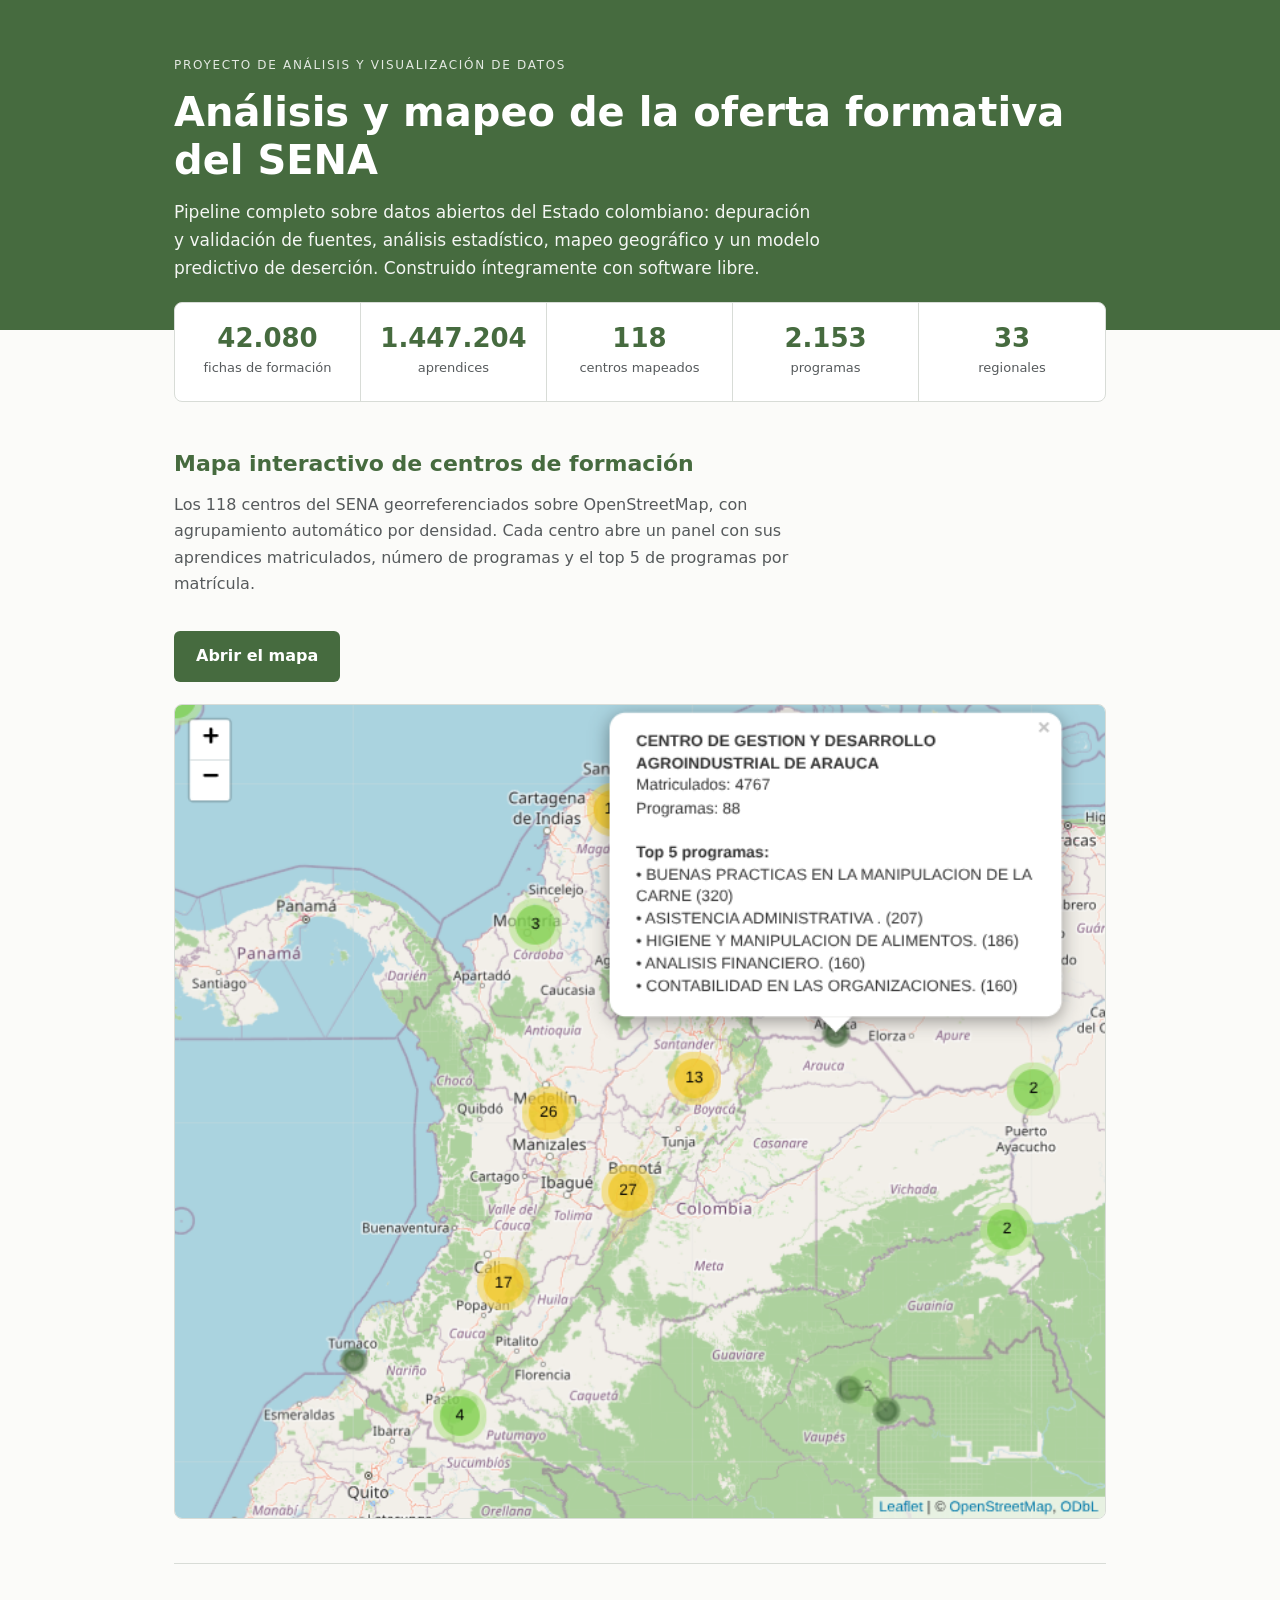
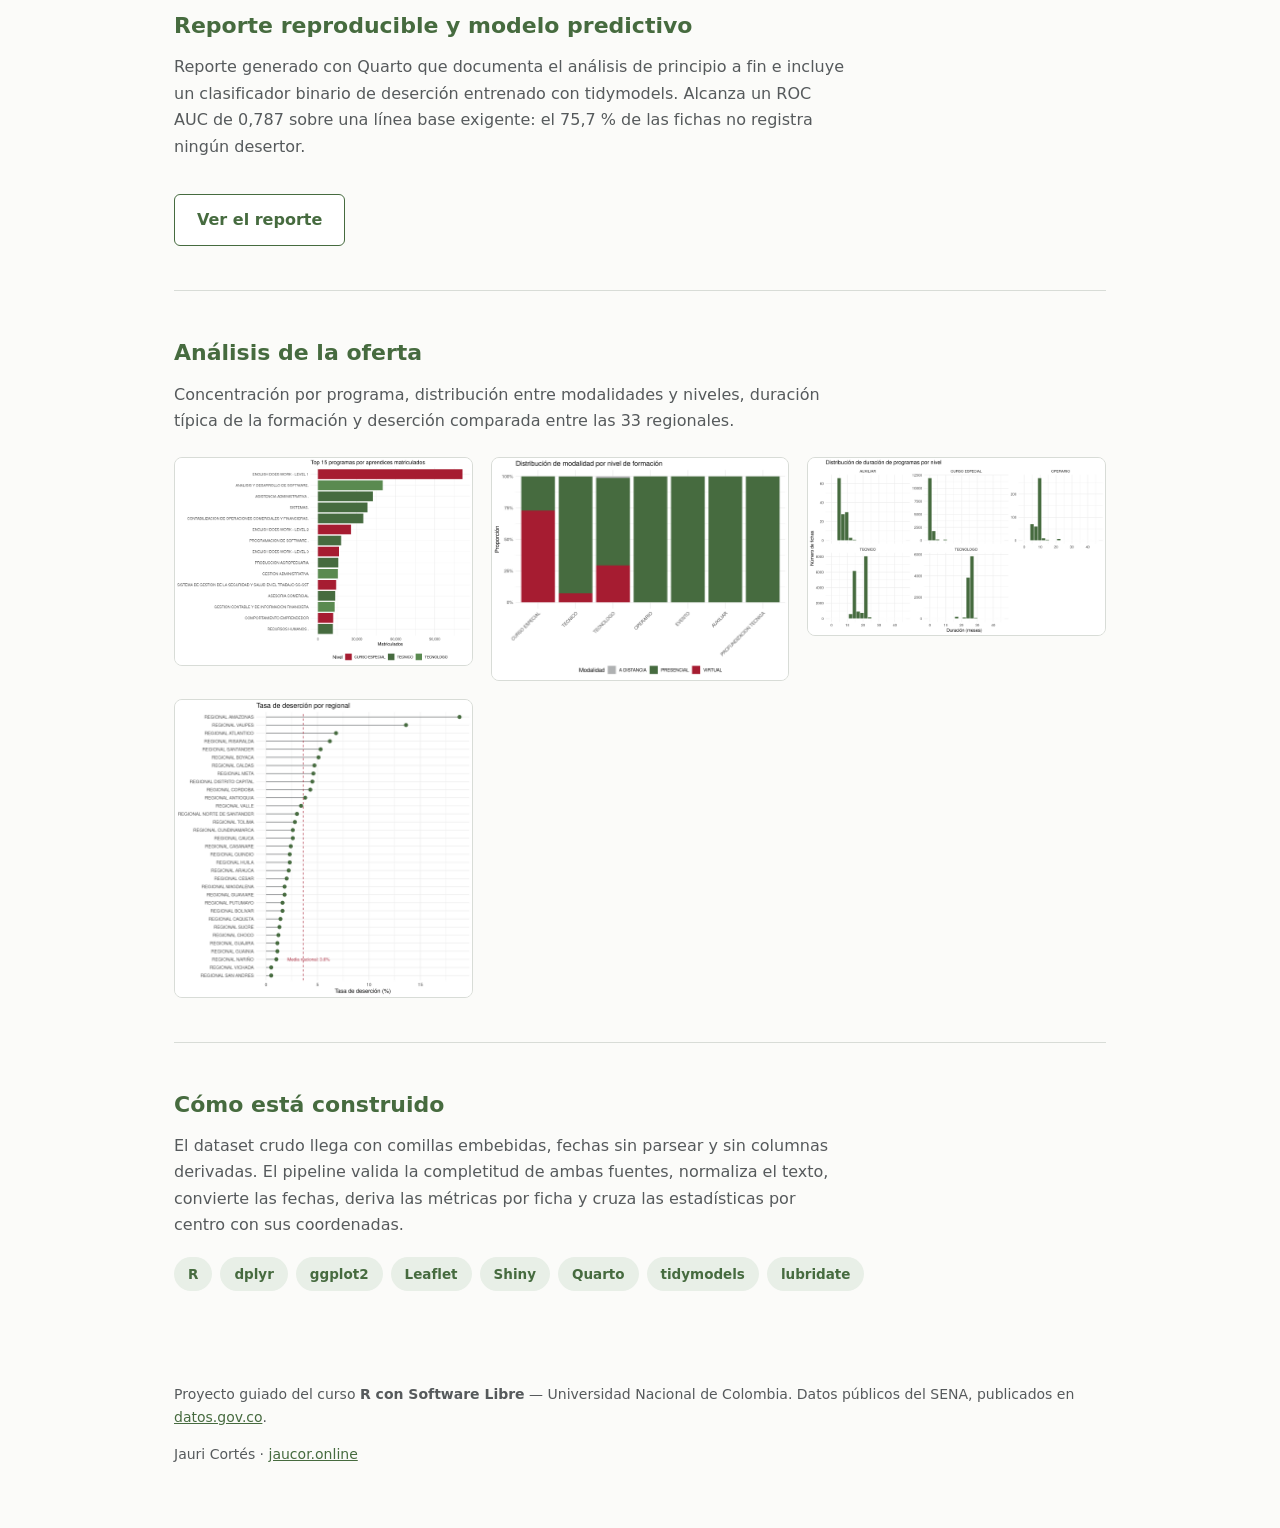
==== docs/index.html @ 0496f888 "Publicar mapa y reporte como sitio estatico en jaucor.online/sena Anade scripts/04_exportar_mapa.R, " ====
<!doctype html>
<html lang="es">
<head>
<meta charset="utf-8">
<meta name="viewport" content="width=device-width, initial-scale=1">
<title>Análisis y mapeo de la oferta formativa del SENA</title>
<meta name="description" content="Dashboard, mapa interactivo y modelo predictivo sobre la oferta de formación profesional del SENA, construido con R, Leaflet, Shiny y tidymodels.">
<style>
  :root{
    --verde:#466B3F; --verde-claro:#E8EFE7; --gris:#565A5C;
    --borde:#D8DCD7; --fondo:#FBFBF9; --texto:#22262A;
  }
  *{box-sizing:border-box}
  body{
    margin:0; background:var(--fondo); color:var(--texto);
    font:16px/1.65 system-ui,-apple-system,"Segoe UI",Roboto,sans-serif;
  }
  .wrap{max-width:980px;margin:0 auto;padding:0 24px}
  header{background:var(--verde);color:#fff;padding:56px 0 48px}
  header .eyebrow{
    text-transform:uppercase;letter-spacing:.14em;font-size:12px;
    opacity:.85;margin:0 0 12px
  }
  header h1{margin:0 0 14px;font-size:clamp(26px,4.2vw,40px);line-height:1.2;font-weight:650}
  header p{margin:0;max-width:60ch;opacity:.94;font-size:17px}
  .cifras{
    display:flex;flex-wrap:wrap;background:#fff;
    border:1px solid var(--borde);margin:-28px 0 0;
    border-radius:8px;overflow:hidden
  }
  .cifra{
    flex:1 1 130px;padding:20px 14px;text-align:center;
    border-right:1px solid var(--borde)
  }
  .cifra:last-child{border-right:0}
  .cifra b{display:block;font-size:26px;color:var(--verde);font-weight:650;line-height:1.2}
  .cifra span{font-size:13px;color:var(--gris)}
  section{padding:44px 0;border-bottom:1px solid var(--borde)}
  section:last-of-type{border-bottom:0}
  h2{font-size:22px;margin:0 0 10px;color:var(--verde)}
  h2 + p{margin-top:0;color:var(--gris);max-width:66ch}
  .cta{
    display:inline-block;margin-top:18px;background:var(--verde);color:#fff;
    text-decoration:none;padding:12px 22px;border-radius:6px;font-weight:600;
    transition:background .15s
  }
  .cta:hover{background:#375231}
  .cta.sec{background:#fff;color:var(--verde);border:1.5px solid var(--verde)}
  .cta.sec:hover{background:var(--verde-claro)}
  .shot{
    display:block;width:100%;height:auto;margin-top:22px;
    border:1px solid var(--borde);border-radius:8px
  }
  .grid2{display:grid;grid-template-columns:repeat(auto-fit,minmax(260px,1fr));gap:18px;margin-top:22px}
  .grid2 img{width:100%;height:auto;border:1px solid var(--borde);border-radius:8px}
  .stack{list-style:none;padding:0;margin:18px 0 0;display:flex;flex-wrap:wrap;gap:8px}
  .stack li{
    background:var(--verde-claro);color:var(--verde);border-radius:999px;
    padding:6px 14px;font-size:13.5px;font-weight:550
  }
  footer{padding:34px 0 48px;color:var(--gris);font-size:14px}
  footer a{color:var(--verde)}
  @media (max-width:600px){header{padding:40px 0 36px}}
</style>
</head>
<body>

<header>
  <div class="wrap">
    <p class="eyebrow">Proyecto de análisis y visualización de datos</p>
    <h1>Análisis y mapeo de la oferta formativa del SENA</h1>
    <p>Pipeline completo sobre datos abiertos del Estado colombiano: depuración y
       validación de fuentes, análisis estadístico, mapeo geográfico y un modelo
       predictivo de deserción. Construido íntegramente con software libre.</p>
  </div>
</header>

<div class="wrap">
  <div class="cifras">
    <div class="cifra"><b>42.080</b><span>fichas de formación</span></div>
    <div class="cifra"><b>1.447.204</b><span>aprendices</span></div>
    <div class="cifra"><b>118</b><span>centros mapeados</span></div>
    <div class="cifra"><b>2.153</b><span>programas</span></div>
    <div class="cifra"><b>33</b><span>regionales</span></div>
  </div>
</div>

<div class="wrap">

  <section>
    <h2>Mapa interactivo de centros de formación</h2>
    <p>Los 118 centros del SENA georreferenciados sobre OpenStreetMap, con agrupamiento
       automático por densidad. Cada centro abre un panel con sus aprendices matriculados,
       número de programas y el top 5 de programas por matrícula.</p>
    <a class="cta" href="mapa.html">Abrir el mapa</a>
    <img class="shot" src="mapa_popup.png" alt="Mapa con el detalle de un centro de formación abierto">
  </section>

  <section>
    <h2>Reporte reproducible y modelo predictivo</h2>
    <p>Reporte generado con Quarto que documenta el análisis de principio a fin e incluye
       un clasificador binario de deserción entrenado con tidymodels. Alcanza un ROC AUC de
       0,787 sobre una línea base exigente: el 75,7 % de las fichas no registra ningún
       desertor.</p>
    <a class="cta sec" href="reporte.html">Ver el reporte</a>
  </section>

  <section>
    <h2>Análisis de la oferta</h2>
    <p>Concentración por programa, distribución entre modalidades y niveles, duración
       típica de la formación y deserción comparada entre las 33 regionales.</p>
    <div class="grid2">
      <img src="g1_top_programas.png" alt="Programas con mayor matrícula">
      <img src="g2_modalidad_nivel.png" alt="Distribución por modalidad y nivel">
      <img src="g3_duracion_nivel.png" alt="Duración de la formación por nivel">
      <img src="g5_desercion_regional.png" alt="Tasa de deserción por regional">
    </div>
  </section>

  <section>
    <h2>Cómo está construido</h2>
    <p>El dataset crudo llega con comillas embebidas, fechas sin parsear y sin columnas
       derivadas. El pipeline valida la completitud de ambas fuentes, normaliza el texto,
       convierte las fechas, deriva las métricas por ficha y cruza las estadísticas por
       centro con sus coordenadas.</p>
    <ul class="stack">
      <li>R</li><li>dplyr</li><li>ggplot2</li><li>Leaflet</li>
      <li>Shiny</li><li>Quarto</li><li>tidymodels</li><li>lubridate</li>
    </ul>
  </section>

</div>

<footer>
  <div class="wrap">
    <p>Proyecto guiado del curso <b>R con Software Libre</b> — Universidad Nacional de
       Colombia. Datos públicos del SENA, publicados en
       <a href="https://www.datos.gov.co/">datos.gov.co</a>.</p>
    <p>Jauri Cortés · <a href="https://jaucor.online">jaucor.online</a></p>
  </div>
</footer>

</body>
</html>
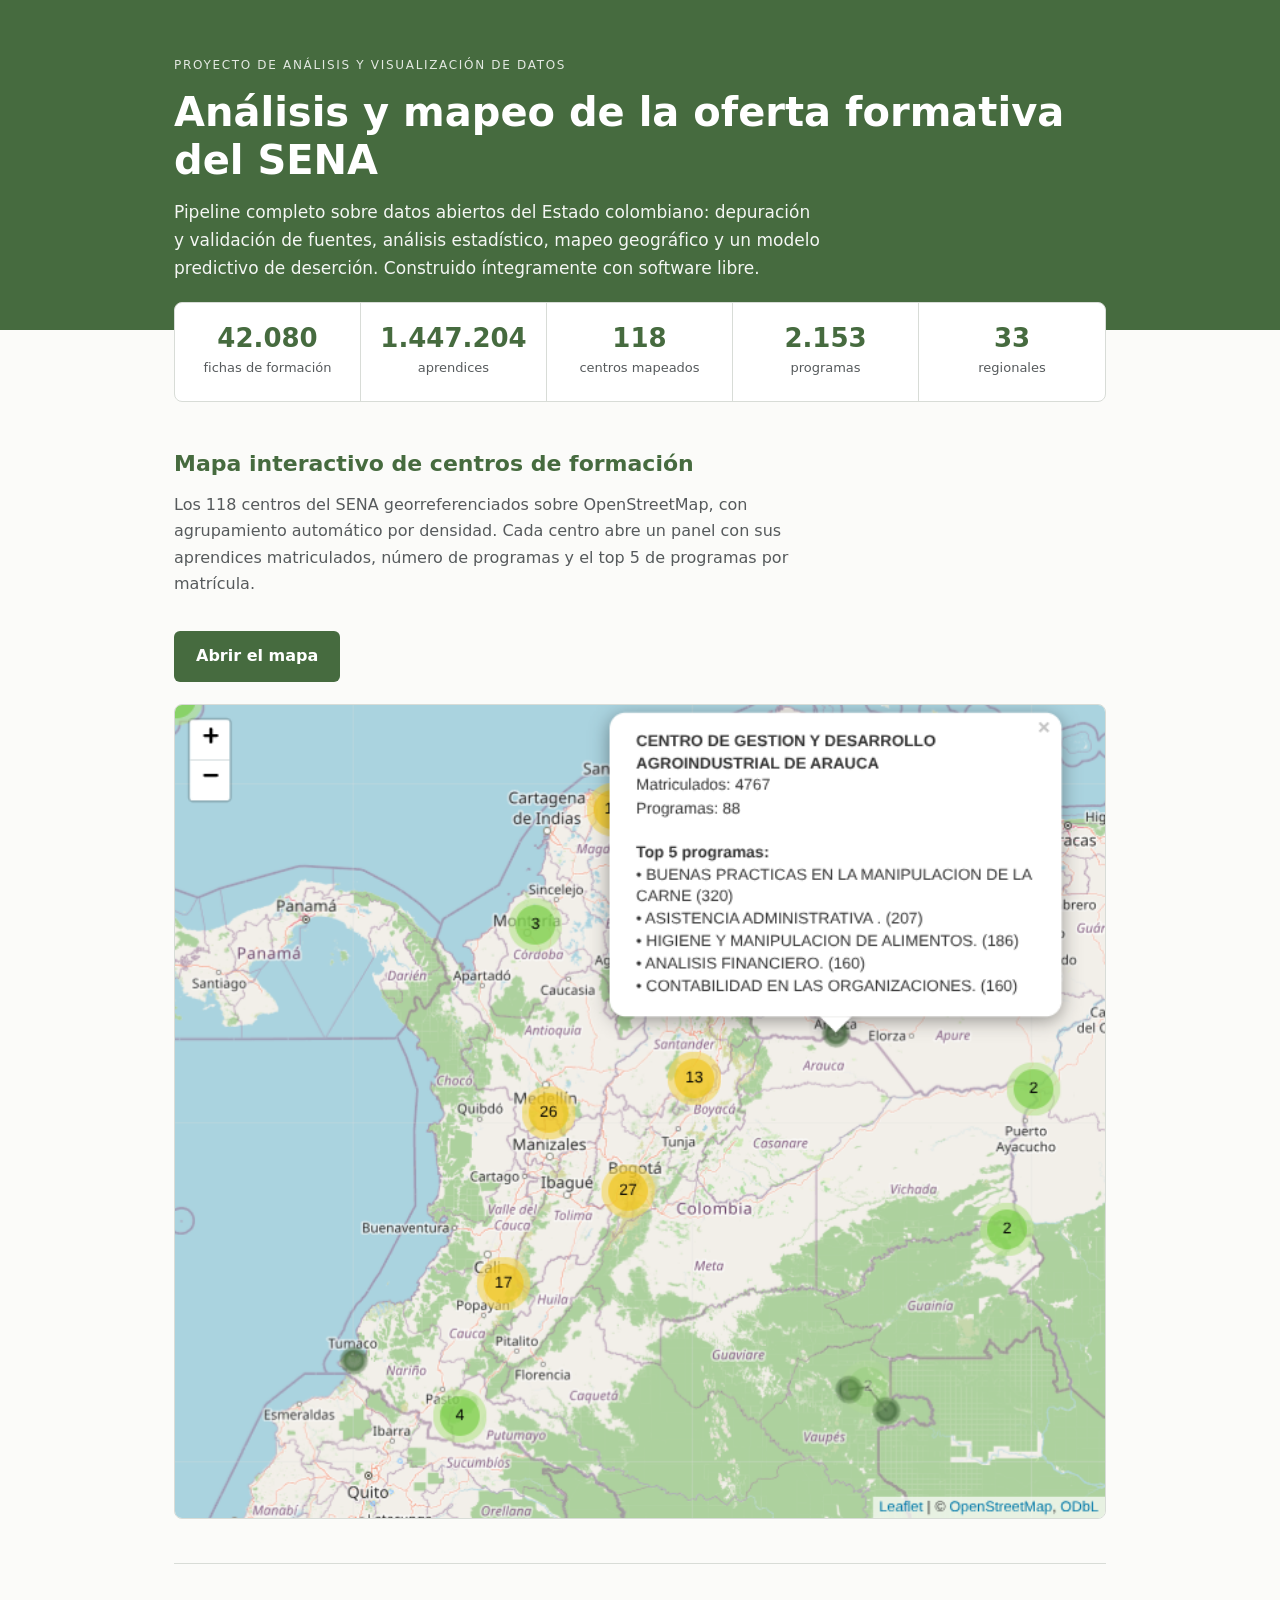
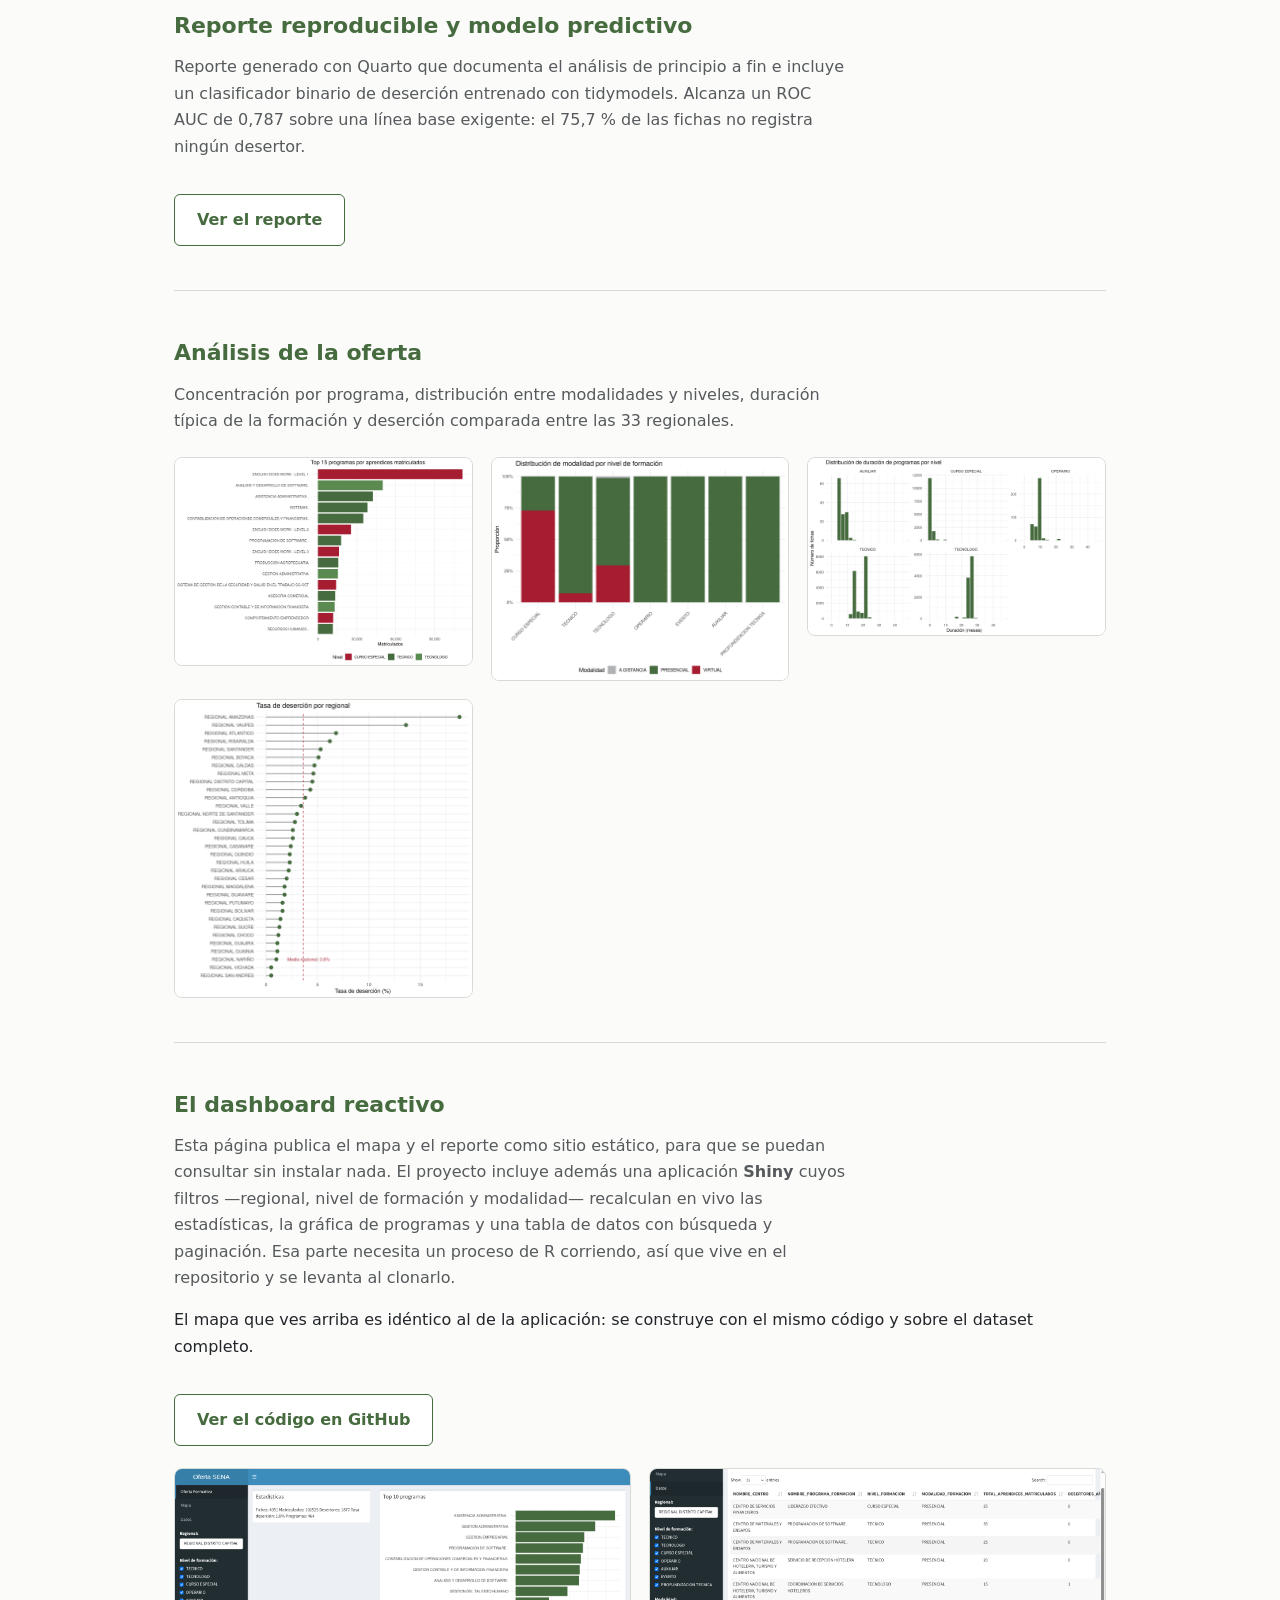
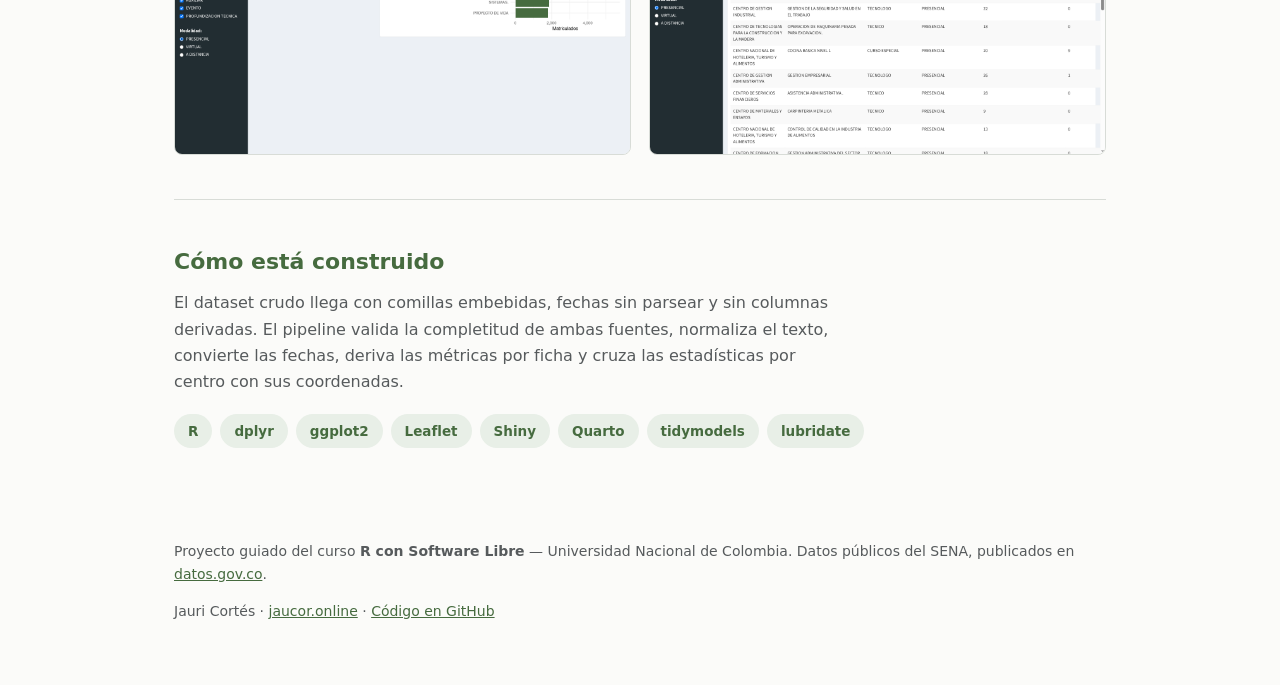
==== commit d790ae05: "Demo: enlazar el repositorio y explicar el dashboard reactivo La pagina publicada aclara que es la v" ====
--- a/docs/index.html
+++ b/docs/index.html
@@ -118,6 +118,23 @@
   </section>
 
   <section>
+    <h2>El dashboard reactivo</h2>
+    <p>Esta página publica el mapa y el reporte como sitio estático, para que se puedan
+       consultar sin instalar nada. El proyecto incluye además una aplicación
+       <b>Shiny</b> cuyos filtros —regional, nivel de formación y modalidad— recalculan en
+       vivo las estadísticas, la gráfica de programas y una tabla de datos con búsqueda y
+       paginación. Esa parte necesita un proceso de R corriendo, así que vive en el
+       repositorio y se levanta al clonarlo.</p>
+    <p>El mapa que ves arriba es idéntico al de la aplicación: se construye con el mismo
+       código y sobre el dataset completo.</p>
+    <a class="cta sec" href="https://github.com/JauriCortes/oferta-sena-r">Ver el código en GitHub</a>
+    <div class="grid2">
+      <img src="dashboard_oferta.png" alt="Dashboard Shiny con filtros reactivos">
+      <img src="tabla_datos.png" alt="Tabla de datos con búsqueda y paginación">
+    </div>
+  </section>
+
+  <section>
     <h2>Cómo está construido</h2>
     <p>El dataset crudo llega con comillas embebidas, fechas sin parsear y sin columnas
        derivadas. El pipeline valida la completitud de ambas fuentes, normaliza el texto,
@@ -136,7 +153,8 @@
     <p>Proyecto guiado del curso <b>R con Software Libre</b> — Universidad Nacional de
        Colombia. Datos públicos del SENA, publicados en
        <a href="https://www.datos.gov.co/">datos.gov.co</a>.</p>
-    <p>Jauri Cortés · <a href="https://jaucor.online">jaucor.online</a></p>
+    <p>Jauri Cortés · <a href="https://jaucor.online">jaucor.online</a> ·
+       <a href="https://github.com/JauriCortes/oferta-sena-r">Código en GitHub</a></p>
   </div>
 </footer>
 
